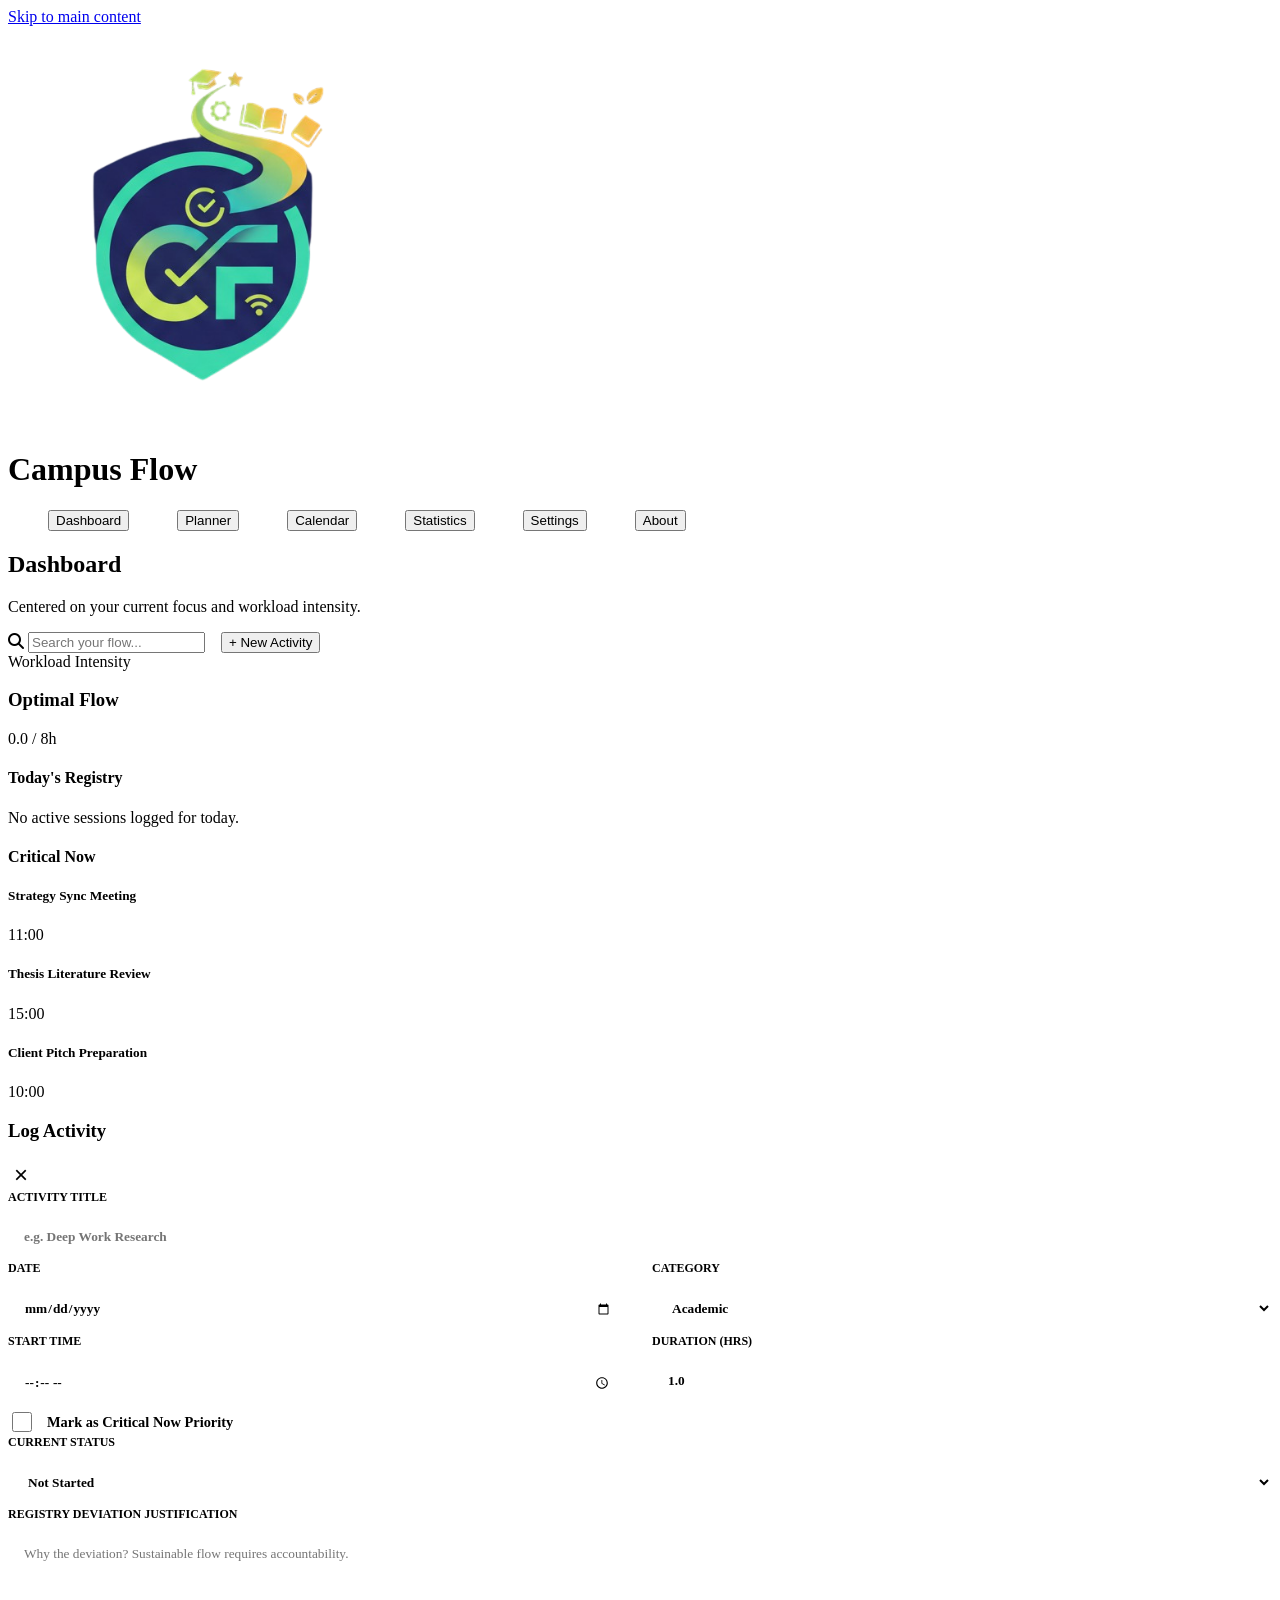
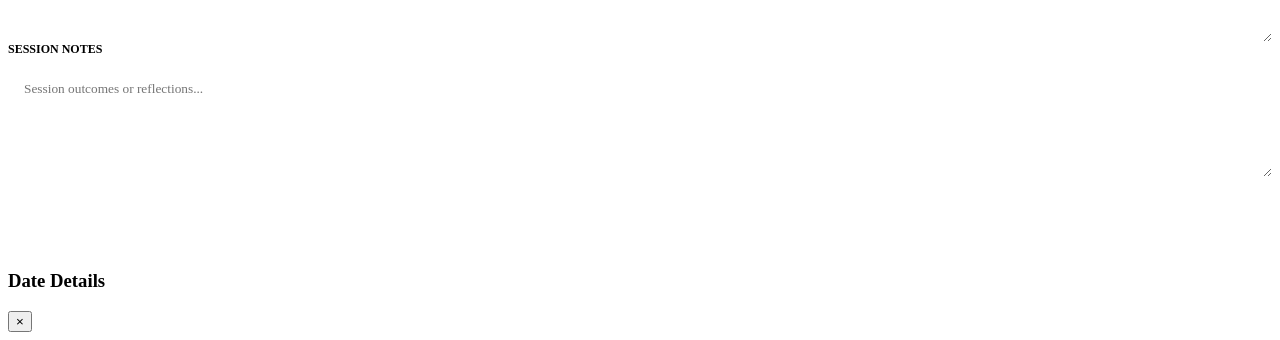
==== index.html @ d23e60a2 "Committing local files before pulling" ====
<!DOCTYPE html>
<html lang="en">
<head>
    <meta charset="UTF-8">
    <meta name="viewport" content="width=device-width, initial-scale=1.0">
    <title>Campus Flow | Personal OS Registry</title>
    <meta name="description" content="A premium campus life planner focusing on capacity awareness and flow management.">
    
    <!-- External Assets -->
    <link rel="stylesheet" href="https://cdnjs.cloudflare.com/ajax/libs/font-awesome/6.4.0/css/all.min.css">
    <link href="https://fonts.googleapis.com/css2?family=Inter:wght@400;600;700;800;900&display=swap" rel="stylesheet">
    
    <!-- Design System - Modular CSS -->
    <link rel="stylesheet" href="css/style.css">
    <link rel="stylesheet" href="css/components.css">
</head>
<body>

    <!-- Accessibility: Skip Link -->
    <a href="#main-content" class="skip-link">Skip to main content</a>

    <!-- Global Navigation -->
    <header role="banner" class="global-header">
        <div class="max-container header-inner">
            <div class="logo-area" onclick="location.hash='#dashboard'">
                <img src="assets/logo.png" alt="Campus Flow Logo" class="logo-img" onerror="this.src='https://ui-avatars.com/api/?name=CF&background=1e293b&color=fff'">
                <h1 class="logo-text">Campus <span class="brand-flow">Flow</span></h1>
            </div>

            <nav role="navigation" aria-label="Main Navigation">
                <ul class="nav-links" style="display: flex; list-style: none; gap: 3rem;">
                    <li>
                        <button class="nav-item active" data-view="dashboard">
                            Dashboard
                            <div class="nav-indicator"></div>
                        </button>
                    </li>
                    <li>
                        <button class="nav-item" data-view="planner">
                            Planner
                            <div class="nav-indicator"></div>
                        </button>
                    </li>
                    <li>
                        <button class="nav-item" data-view="calendar">
                            Calendar
                            <div class="nav-indicator"></div>
                        </button>
                    </li>
                    <li>
                        <button class="nav-item" data-view="stats">
                            Statistics
                            <div class="nav-indicator"></div>
                        </button>
                    </li>
                    <li>
                        <button class="nav-item" data-view="settings">
                            Settings
                            <div class="nav-indicator"></div>
                        </button>
                    </li>
                    <li>
                        <button class="nav-item" data-view="about">
                            About
                            <div class="nav-indicator"></div>
                        </button>
                    </li>
                </ul>
            </nav>
        </div>
    </header>

    <!-- Main Content Area -->
    <main id="main-content" role="main" class="max-container">
        
        <!-- View Introduction: Dynamically updated by JS -->
        <header class="view-intro">
            <div id="view-meta">
                <h2 id="view-title">Dashboard</h2>
                <p id="view-desc">Centered on your current focus and workload intensity.</p>
            </div>
            
            <div class="header-actions" style="display: flex; gap: 1rem; align-items: center;">
                <div id="search-wrapper" class="search-input-group">
                    <i class="fa-solid fa-magnifying-glass" style="color: var(--slate-400);"></i>
                    <input type="text" id="global-search" placeholder="Search your flow..." aria-label="Search Registry">
                </div>
                <button class="btn-primary" id="open-add-modal">+ New Activity</button>
            </div>
        </header>

        <!-- ARIA Live region for capacity announcements -->
        <div id="capacity-announcer" role="status" aria-live="polite" class="sr-only"></div>
        
        <!-- View Content Mount Point -->
        <div id="view-container">
            <!-- JavaScript populates this area (Dashboard, Planner, etc.) -->
        </div>
    </main>

    <!-- REGISTRY LOG MODAL -->
    <div id="modal-overlay" class="glass-overlay hidden" role="dialog" aria-modal="true" aria-labelledby="modal-header-title">
        <div class="modal-content">
            <header class="modal-header">
                <h3 id="modal-header-title">Log Activity</h3>
                <button class="btn-close" id="close-modal" aria-label="Close" style="background: none; border: none; cursor: pointer; font-size: 1.5rem; color: var(--slate-400);">&times;</button>
            </header>
            
            <form id="activity-form" class="scroll-form">
                <input type="hidden" id="task-id">
                
                <div class="form-group" style="display: flex; flex-direction: column; gap: 0.5rem;">
                    <label for="act-title" style="font-size: 0.75rem; font-weight: 800; text-transform: uppercase; color: var(--slate-400);">Activity Title</label>
                    <input type="text" id="act-title" required placeholder="e.g. Deep Work Research" style="padding: 1rem; border-radius: 1rem; border: 1px solid var(--border-slate); font-family: inherit; font-weight: 600;">
                </div>

                <div class="form-row" style="display: grid; grid-template-columns: 1fr 1fr; gap: 1.5rem;">
                    <div class="form-group" style="display: flex; flex-direction: column; gap: 0.5rem;">
                        <label for="act-date" style="font-size: 0.75rem; font-weight: 800; text-transform: uppercase; color: var(--slate-400);">Date</label>
                        <input type="date" id="act-date" required style="padding: 1rem; border-radius: 1rem; border: 1px solid var(--border-slate); font-family: inherit; font-weight: 600;">
                    </div>
                    <div class="form-group" style="display: flex; flex-direction: column; gap: 0.5rem;">
                        <label for="act-category" style="font-size: 0.75rem; font-weight: 800; text-transform: uppercase; color: var(--slate-400);">Category</label>
                        <select id="act-category" style="padding: 1rem; border-radius: 1rem; border: 1px solid var(--border-slate); font-family: inherit; font-weight: 600; background: white;">
                            <!-- Populated from State -->
                        </select>
                    </div>
                </div>

                <div class="form-row" style="display: grid; grid-template-columns: 1fr 1fr; gap: 1.5rem;">
                    <div class="form-group" style="display: flex; flex-direction: column; gap: 0.5rem;">
                        <label for="act-time" style="font-size: 0.75rem; font-weight: 800; text-transform: uppercase; color: var(--slate-400);">Start Time</label>
                        <input type="time" id="act-time" required style="padding: 1rem; border-radius: 1rem; border: 1px solid var(--border-slate); font-family: inherit; font-weight: 600;">
                    </div>
                    <div class="form-group" style="display: flex; flex-direction: column; gap: 0.5rem;">
                        <label for="act-duration" style="font-size: 0.75rem; font-weight: 800; text-transform: uppercase; color: var(--slate-400);">Duration (Hrs)</label>
                        <input type="number" id="act-duration" step="0.25" min="0.25" value="1.0" style="padding: 1rem; border-radius: 1rem; border: 1px solid var(--border-slate); font-family: inherit; font-weight: 600;">
                    </div>
                </div>

                <div class="form-group-check" style="display: flex; align-items: center; gap: 0.75rem;">
                    <input type="checkbox" id="act-urgent" style="width: 1.25rem; height: 1.25rem; cursor: pointer;">
                    <label for="act-urgent" style="font-weight: 700; font-size: 0.9rem;">Mark as Critical Now Priority</label>
                </div>

                <div class="form-group" style="display: flex; flex-direction: column; gap: 0.5rem;">
                    <label for="act-status" style="font-size: 0.75rem; font-weight: 800; text-transform: uppercase; color: var(--slate-400);">Current Status</label>
                    <select id="act-status" style="padding: 1rem; border-radius: 1rem; border: 1px solid var(--border-slate); font-family: inherit; font-weight: 600; background: white;">
                        <option value="not-started">Not Started</option>
                        <option value="in-progress">In Progress</option>
                        <option value="completed">Completed</option>
                        <option value="canceled">Canceled</option>
                    </select>
                </div>

                <div id="cancel-reason-container" class="form-group hidden" style="display: flex; flex-direction: column; gap: 0.5rem;">
                    <label for="act-cancel-reason" style="font-size: 0.75rem; font-weight: 800; text-transform: uppercase; color: var(--orange);">Registry Deviation Justification</label>
                    <textarea id="act-cancel-reason" placeholder="Why the deviation? Sustainable flow requires accountability." style="padding: 1rem; border-radius: 1rem; border: 1px solid var(--orange); font-family: inherit; font-weight: 500; min-height: 80px;"></textarea>
                </div>

                <div class="form-group" style="display: flex; flex-direction: column; gap: 0.5rem;">
                    <label for="act-notes" style="font-size: 0.75rem; font-weight: 800; text-transform: uppercase; color: var(--slate-400);">Session Notes</label>
                    <textarea id="act-notes" placeholder="Session outcomes or reflections..." style="padding: 1rem; border-radius: 1rem; border: 1px solid var(--border-slate); font-family: inherit; font-weight: 500; min-height: 80px;"></textarea>
                </div>

                <button type="submit" class="btn-submit" style="padding: 1.25rem; background: var(--grad-navy); color: white; border: none; border-radius: 1.25rem; font-weight: 900; font-size: 1rem; cursor: pointer; text-transform: uppercase; letter-spacing: 0.05em; margin-top: 1rem;">Save Registry Entry</button>
            </form>
        </div>
    </div>

    <!-- CALENDAR DAY DETAIL OVERLAY -->
    <div id="calendar-day-overlay" class="glass-overlay hidden">
        <div class="modal-content" style="max-width: 500px;">
            <header class="modal-header">
                <h3 id="overlay-date-title">Date Details</h3>
                <button id="close-calendar-overlay" class="btn-close">&times;</button>
            </header>
            <div id="overlay-task-list" class="scroll-form" style="gap: 1rem;">
                <!-- Dynamically filled with task cards for that day -->
            </div>
        </div>
    </div>

    <!-- Orchestration Script -->
    <script type="module" src="scripts/main.js"></script>
</body>
</html>
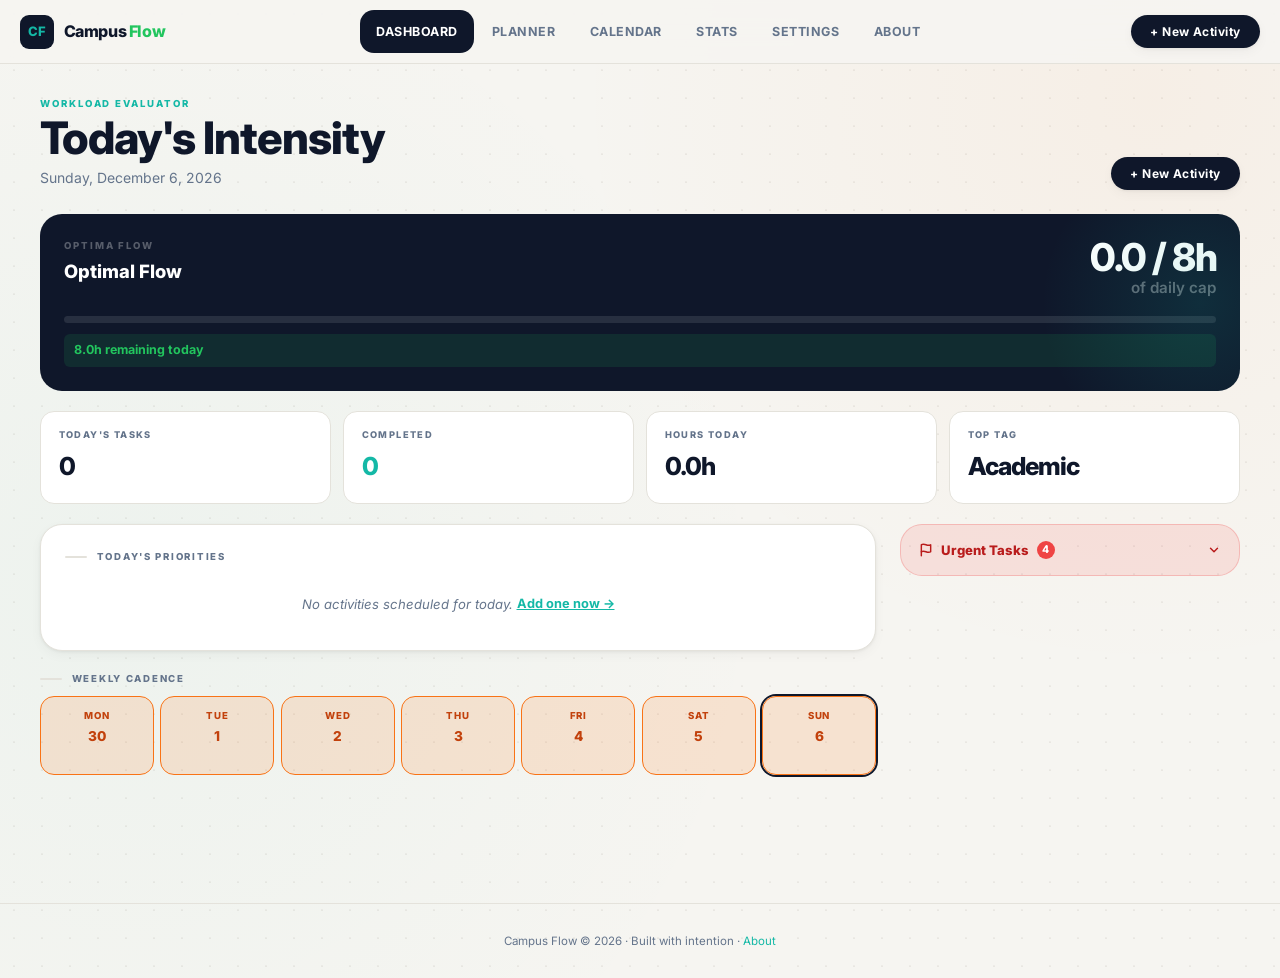
==== commit 934c94ce: "M1-M6: Initial core functionality, regex validators, and persistence" ====
--- a/index.html
+++ b/index.html
@@ -1,187 +1,473 @@
 <!DOCTYPE html>
 <html lang="en">
 <head>
-    <meta charset="UTF-8">
-    <meta name="viewport" content="width=device-width, initial-scale=1.0">
-    <title>Campus Flow | Personal OS Registry</title>
-    <meta name="description" content="A premium campus life planner focusing on capacity awareness and flow management.">
-    
-    <!-- External Assets -->
-    <link rel="stylesheet" href="https://cdnjs.cloudflare.com/ajax/libs/font-awesome/6.4.0/css/all.min.css">
-    <link href="https://fonts.googleapis.com/css2?family=Inter:wght@400;600;700;800;900&display=swap" rel="stylesheet">
-    
-    <!-- Design System - Modular CSS -->
-    <link rel="stylesheet" href="css/style.css">
-    <link rel="stylesheet" href="css/components.css">
+  <meta charset="UTF-8">
+  <meta name="viewport" content="width=device-width, initial-scale=1.0">
+  <title>Campus Flow — Your Academic Operating System</title>
+  <meta name="description" content="Campus Flow helps students manage academic workload with intention and clarity.">
+  <link rel="preconnect" href="https://fonts.googleapis.com">
+  <link rel="preconnect" href="https://fonts.gstatic.com" crossorigin>
+  <link href="https://fonts.googleapis.com/css2?family=Inter:wght@400;500;600;700;800;900&display=swap" rel="stylesheet">
+  <link rel="stylesheet" href="./styles/main.css">
 </head>
 <body>
 
-    <!-- Accessibility: Skip Link -->
-    <a href="#main-content" class="skip-link">Skip to main content</a>
-
-    <!-- Global Navigation -->
-    <header role="banner" class="global-header">
-        <div class="max-container header-inner">
-            <div class="logo-area" onclick="location.hash='#dashboard'">
-                <img src="assets/logo.png" alt="Campus Flow Logo" class="logo-img" onerror="this.src='https://ui-avatars.com/api/?name=CF&background=1e293b&color=fff'">
-                <h1 class="logo-text">Campus <span class="brand-flow">Flow</span></h1>
+<div aria-live="polite"    aria-atomic="true" id="status-msg" class="sr-only"></div>
+<div aria-live="assertive" aria-atomic="true" id="alert-msg"  class="sr-only"></div>
+
+<a class="skip-link" href="#main-content">Skip to main content</a>
+
+<!-- ── HEADER ──────────────────────────────────────────────────── -->
+<header class="site-header" role="banner">
+  <div class="header-inner">
+    <a href="#dashboard" class="logo" aria-label="Campus Flow home">
+      <div class="logo-badge" aria-hidden="true">CF</div>
+      <span class="logo-text">Campus <span>Flow</span></span>
+    </a>
+
+    <button class="burger" id="burger" aria-expanded="false" aria-controls="nav-menu" aria-label="Toggle navigation">
+      <span></span><span></span><span></span>
+    </button>
+
+    <nav id="nav-menu" aria-label="Primary navigation">
+      <ul class="nav-list" role="list">
+        <li><a class="nav-link active" href="#dashboard" data-view="dashboard" aria-current="page">Dashboard</a></li>
+        <li><a class="nav-link" href="#planner"  data-view="planner">Planner</a></li>
+        <li><a class="nav-link" href="#calendar" data-view="calendar">Calendar</a></li>
+        <li><a class="nav-link" href="#stats"    data-view="stats">Stats</a></li>
+        <li><a class="nav-link" href="#settings" data-view="settings">Settings</a></li>
+        <li><a class="nav-link" href="#about"    data-view="about">About</a></li>
+      </ul>
+    </nav>
+
+    <div class="header-actions">
+      <button class="btn-primary btn-new-activity">+ New Activity</button>
+    </div>
+  </div>
+</header>
+
+<!-- ── MAIN ────────────────────────────────────────────────────── -->
+<main class="site-main" id="main-content">
+
+  <!-- DASHBOARD -->
+  <section id="dashboard" aria-labelledby="dash-title">
+    <div class="page-hdr page-hdr-row">
+      <div>
+        <p class="page-eyebrow">Workload Evaluator</p>
+        <h1 class="page-title" id="dash-title">Today's Intensity</h1>
+        <p class="page-sub" id="date-display"></p>
+      </div>
+      <button class="btn-primary btn-new-activity">+ New Activity</button>
+    </div>
+
+    <div class="heat-hero">
+      <div class="heat-row">
+        <div>
+          <p class="heat-eyebrow">Optima Flow</p>
+          <p class="heat-status" id="heat-status">Optimal Flow</p>
+        </div>
+        <div style="text-align:right">
+          <p class="heat-counter" id="heat-hrs">0.0h</p>
+          <p class="heat-unit">of daily cap</p>
+        </div>
+      </div>
+      <div class="heat-track" role="progressbar" aria-label="Daily capacity used"
+           aria-valuemin="0" aria-valuemax="100" aria-valuenow="0" id="heat-progress">
+        <div class="heat-fill" id="heat-fill"></div>
+      </div>
+      <p class="cap-message cap-ok" id="cap-message" aria-live="polite">Loading…</p>
+    </div>
+
+    <div class="today-stats">
+      <div class="stat-card"><p class="stat-card-label">Today's Tasks</p><p class="stat-card-value" id="today-total">0</p></div>
+      <div class="stat-card"><p class="stat-card-label">Completed</p><p class="stat-card-value teal" id="today-completed">0</p></div>
+      <div class="stat-card"><p class="stat-card-label">Hours Today</p><p class="stat-card-value" id="today-hrs">0.0h</p></div>
+      <div class="stat-card"><p class="stat-card-label">Top Tag</p><p class="stat-card-value" id="today-tag">—</p></div>
+    </div>
+
+    <div class="dash-cols">
+      <div class="dash-left">
+        <div class="card card-pad" style="margin-bottom:1.25rem">
+          <p class="section-eyebrow">Today's Priorities</p>
+          <div id="today-list" role="list"><p class="empty-hint">Loading…</p></div>
+        </div>
+        <div role="region" aria-label="Weekly cadence">
+          <p class="section-eyebrow" style="margin-bottom:.6rem">Weekly Cadence</p>
+          <div class="cadence-row" id="weekly-cadence"></div>
+        </div>
+      </div>
+
+      <div class="dash-right">
+        <div class="urgent-panel">
+          <button class="urgent-toggle" id="urgent-toggle" aria-expanded="false" aria-controls="urgent-body">
+            <span style="display:flex;align-items:center;gap:.5rem">
+              <svg width="14" height="14" viewBox="0 0 24 24" fill="none" stroke="#b91c1c" stroke-width="2.5" stroke-linecap="round" stroke-linejoin="round" aria-hidden="true"><path d="M4 15s1-1 4-1 5 2 8 2 4-1 4-1V3s-1 1-4 1-5-2-8-2-4 1-4 1z"/><line x1="4" y1="22" x2="4" y2="15"/></svg>
+              Urgent Tasks
+              <span class="urgent-badge" id="urgent-count" style="display:none">0</span>
+            </span>
+            <svg class="chevron-icon" width="14" height="14" viewBox="0 0 24 24" fill="none" stroke="#b91c1c" stroke-width="2.5" stroke-linecap="round" stroke-linejoin="round" aria-hidden="true"><polyline points="6 9 12 15 18 9"/></svg>
+          </button>
+          <div class="urgent-body" id="urgent-body">
+            <div class="urgent-content" id="urgent-content" role="list">
+              <p class="empty-hint" style="padding:.75rem">No urgent tasks.</p>
             </div>
-
-            <nav role="navigation" aria-label="Main Navigation">
-                <ul class="nav-links" style="display: flex; list-style: none; gap: 3rem;">
-                    <li>
-                        <button class="nav-item active" data-view="dashboard">
-                            Dashboard
-                            <div class="nav-indicator"></div>
-                        </button>
-                    </li>
-                    <li>
-                        <button class="nav-item" data-view="planner">
-                            Planner
-                            <div class="nav-indicator"></div>
-                        </button>
-                    </li>
-                    <li>
-                        <button class="nav-item" data-view="calendar">
-                            Calendar
-                            <div class="nav-indicator"></div>
-                        </button>
-                    </li>
-                    <li>
-                        <button class="nav-item" data-view="stats">
-                            Statistics
-                            <div class="nav-indicator"></div>
-                        </button>
-                    </li>
-                    <li>
-                        <button class="nav-item" data-view="settings">
-                            Settings
-                            <div class="nav-indicator"></div>
-                        </button>
-                    </li>
-                    <li>
-                        <button class="nav-item" data-view="about">
-                            About
-                            <div class="nav-indicator"></div>
-                        </button>
-                    </li>
-                </ul>
-            </nav>
-        </div>
-    </header>
-
-    <!-- Main Content Area -->
-    <main id="main-content" role="main" class="max-container">
-        
-        <!-- View Introduction: Dynamically updated by JS -->
-        <header class="view-intro">
-            <div id="view-meta">
-                <h2 id="view-title">Dashboard</h2>
-                <p id="view-desc">Centered on your current focus and workload intensity.</p>
+          </div>
+        </div>
+      </div>
+    </div>
+  </section>
+
+  <!-- PLANNER -->
+  <section id="planner" aria-labelledby="planner-title" hidden>
+    <div class="page-hdr page-hdr-row">
+      <div>
+        <p class="page-eyebrow">Activity Log</p>
+        <h1 class="page-title" id="planner-title">Planner</h1>
+      </div>
+      <button class="btn-primary btn-new-activity">+ New Activity</button>
+    </div>
+
+    <div class="planner-toolbar" role="search">
+      <div class="search-wrap">
+        <svg width="14" height="14" viewBox="0 0 24 24" fill="none" stroke="#94a3b8" stroke-width="2" stroke-linecap="round" stroke-linejoin="round" aria-hidden="true"><circle cx="11" cy="11" r="8"/><line x1="21" y1="21" x2="16.65" y2="16.65"/></svg>
+        <input type="search" id="search-input" placeholder="Search by regex or keyword…"
+               aria-label="Search activities" autocomplete="off" spellcheck="false"
+               style="flex:1;border:none;outline:none;background:transparent;font-family:var(--f-body);font-size:.875rem;color:var(--text)">
+      </div>
+      <button class="btn-sm" id="btn-case" aria-pressed="false" title="Toggle case sensitivity">Aa</button>
+      <button class="btn-sm" id="btn-clear-search">✕ Clear</button>
+      <select id="filter-tag" aria-label="Filter by tag"><option value="">All Tags</option></select>
+      <span id="record-count" aria-live="polite" aria-atomic="true">0 records</span>
+    </div>
+    <p id="search-error" role="alert" hidden style="font-size:.75rem;color:var(--red);margin-bottom:.75rem">Invalid regex pattern.</p>
+
+    <div class="card table-wrap">
+      <table aria-label="Activities">
+        <thead>
+          <tr>
+            <th data-sort="title"    tabindex="0" aria-sort="none">Title <span class="sort-icon">⇅</span></th>
+            <th data-sort="dueDate"  tabindex="0" aria-sort="ascending">Due Date <span class="sort-icon">↑</span></th>
+            <th data-sort="duration" tabindex="0" aria-sort="none">Duration <span class="sort-icon">⇅</span></th>
+            <th>Tag</th><th>Status</th><th>Urgent</th>
+            <th><span class="sr-only">Actions</span></th>
+          </tr>
+        </thead>
+        <tbody id="records-tbody">
+          <tr><td colspan="7" class="empty-state">Loading…</td></tr>
+        </tbody>
+      </table>
+    </div>
+  </section>
+
+  <!-- CALENDAR -->
+  <section id="calendar" aria-labelledby="cal-heading" hidden>
+    <div class="cal-nav">
+      <div>
+        <p class="page-eyebrow">Monthly View</p>
+        <h1 class="page-title" id="cal-heading">Calendar</h1>
+      </div>
+      <div style="display:flex;align-items:center;gap:.75rem;flex-wrap:wrap">
+        <h2 class="cal-title" id="cal-title" aria-live="polite">Loading…</h2>
+        <div class="cal-nav-btns">
+          <button class="cal-btn" id="cal-prev" aria-label="Previous month">&#8592;</button>
+          <button class="cal-btn" id="cal-today" aria-label="Go to today">Today</button>
+          <button class="cal-btn" id="cal-next"  aria-label="Next month">&#8594;</button>
+        </div>
+      </div>
+    </div>
+    <div class="cal-container">
+      <div class="cal-weekdays">
+        <div class="cal-weekday">Sun</div><div class="cal-weekday">Mon</div>
+        <div class="cal-weekday">Tue</div><div class="cal-weekday">Wed</div>
+        <div class="cal-weekday">Thu</div><div class="cal-weekday">Fri</div>
+        <div class="cal-weekday">Sat</div>
+      </div>
+      <div id="cal-grid"></div>
+    </div>
+  </section>
+
+  <!-- STATS -->
+  <section id="stats" aria-labelledby="stats-title" hidden>
+    <div class="page-hdr">
+      <p class="page-eyebrow">Performance Overview</p>
+      <h1 class="page-title" id="stats-title">Statistics</h1>
+    </div>
+    <div class="stats-grid">
+      <div class="stat-card"><p class="stat-card-label">Total Activities</p><p class="stat-card-value" id="stat-total2">0</p></div>
+      <div class="stat-card"><p class="stat-card-label">Completed</p><p class="stat-card-value teal" id="stat-completed2">0</p></div>
+      <div class="stat-card"><p class="stat-card-label">Total Logged</p><p class="stat-card-value" id="stat-sum2">0h</p></div>
+      <div class="stat-card"><p class="stat-card-label">Top Tag</p><p class="stat-card-value" id="stat-top-tag2">—</p></div>
+    </div>
+    <div class="balance-stats-grid">
+      <div class="card card-pad">
+        <p class="section-eyebrow">Completion Balance</p>
+        <div class="ring-wrap">
+          <div style="position:relative;flex-shrink:0">
+            <svg class="ring-svg" viewBox="0 0 36 36" aria-hidden="true">
+              <path d="M18 2.0845 a 15.9155 15.9155 0 0 1 0 31.831 a 15.9155 15.9155 0 0 1 0 -31.831"
+                    fill="none" stroke="#f1f5f9" stroke-width="3.8"/>
+              <path id="balance-ring"
+                    d="M18 2.0845 a 15.9155 15.9155 0 0 1 0 31.831 a 15.9155 15.9155 0 0 1 0 -31.831"
+                    fill="none" stroke="var(--teal)" stroke-width="3.8" stroke-linecap="round"
+                    stroke-dasharray="0, 100"
+                    style="transition:stroke-dasharray 1s cubic-bezier(.4,0,.2,1)"/>
+            </svg>
+            <div style="position:absolute;inset:0;display:flex;flex-direction:column;align-items:center;justify-content:center">
+              <span style="font-family:var(--f-head);font-weight:800;font-size:1.3rem;color:var(--navy)" id="balance-perc">0%</span>
+              <span class="ring-label">done</span>
             </div>
-            
-            <div class="header-actions" style="display: flex; gap: 1rem; align-items: center;">
-                <div id="search-wrapper" class="search-input-group">
-                    <i class="fa-solid fa-magnifying-glass" style="color: var(--slate-400);"></i>
-                    <input type="text" id="global-search" placeholder="Search your flow..." aria-label="Search Registry">
-                </div>
-                <button class="btn-primary" id="open-add-modal">+ New Activity</button>
+          </div>
+          <div style="flex:1;min-width:0">
+            <p class="ring-label" style="margin-bottom:.6rem">Tag Breakdown</p>
+            <div class="balance-legend" id="balance-legend"></div>
+          </div>
+        </div>
+      </div>
+      <div class="card-dark card-pad">
+        <p class="section-eyebrow" style="color:rgba(255,255,255,.3)">Accountability</p>
+        <div class="metric-row">
+          <div class="metric-label"><span>Reliability</span><span id="m-reliability">0%</span></div>
+          <div class="metric-bar-track"><div class="metric-bar-fill" id="m-reliability-bar" style="background:var(--teal);width:0%"></div></div>
+        </div>
+        <div class="metric-row">
+          <div class="metric-label"><span>Overuse Days</span><span id="m-overuse">0%</span></div>
+          <div class="metric-bar-track"><div class="metric-bar-fill" id="m-overuse-bar" style="background:var(--orange);width:0%"></div></div>
+        </div>
+      </div>
+    </div>
+  </section>
+
+  <!-- SETTINGS -->
+  <section id="settings" aria-labelledby="settings-title" hidden>
+    <div class="page-hdr">
+      <p class="page-eyebrow">Preferences</p>
+      <h1 class="page-title" id="settings-title">Settings</h1>
+    </div>
+    <div class="settings-grid">
+      <div class="card card-pad">
+        <h2 class="settings-title">Daily Workload Cap</h2>
+        <div class="field">
+          <label class="field-label" for="s-daily-cap">Max hours per day (1–24)</label>
+          <input type="number" id="s-daily-cap" class="field-input" min="1" max="24" step=".5" value="8">
+        </div>
+        <button class="btn-primary" id="btn-save-settings">Save Settings</button>
+      </div>
+      <div class="card card-pad">
+        <h2 class="settings-title">Label Registry</h2>
+        <ul class="tag-list" id="tag-list" role="list"></ul>
+        <div class="add-tag-row">
+          <input type="text" id="new-tag-name" class="field-input" placeholder="Tag name…" aria-label="New tag name" maxlength="24">
+          <input type="color" id="new-tag-color" value="#14b8a6" aria-label="Tag colour">
+          <button class="btn-sm" id="btn-add-tag">+ Add</button>
+        </div>
+      </div>
+      <div class="card card-pad">
+        <h2 class="settings-title">Data Management</h2>
+        <p style="font-size:.82rem;color:var(--muted);margin-bottom:.75rem">Export your data as JSON or import from a previous backup.</p>
+        <div class="io-row">
+          <button class="btn-outline" id="btn-export">⬇ Export JSON</button>
+          <button class="btn-outline" id="btn-import">⬆ Import JSON</button>
+          <input type="file" id="import-file" accept=".json" class="sr-only">
+        </div>
+      </div>
+    </div>
+  </section>
+
+  <!-- ABOUT -->
+  <section id="about" aria-labelledby="about-title" hidden>
+
+    <!-- Hero -->
+    <div class="about-hero">
+      <h1 class="about-manifesto-title" id="about-title">THE MANIFESTO.</h1>
+      <p class="about-headline">Sustainable High Performance Requires Radical Self-Awareness.</p>
+      <p class="about-text">Campus Flow harmonizes professional rigor with human well-being.</p>
+    </div>
+
+    <!-- Three pillars -->
+    <div class="principles-grid">
+      <article class="card principle-card">
+        <div class="principle-icon" style="background:rgba(20,184,166,.12)">
+          <svg width="22" height="22" viewBox="0 0 24 24" fill="none" stroke="#14b8a6" stroke-width="2" stroke-linecap="round" stroke-linejoin="round" aria-hidden="true"><circle cx="12" cy="12" r="10"/><polyline points="12 6 12 12 16 14"/></svg>
+        </div>
+        <h2 class="principle-title">Capacity Awareness</h2>
+        <p class="principle-text">Time is a finite resource. By logging sessions rather than just tasks, you account for the energy required to maintain flow without over-extension.</p>
+      </article>
+      <article class="card principle-card">
+        <div class="principle-icon" style="background:rgba(249,115,22,.12)">
+          <svg width="22" height="22" viewBox="0 0 24 24" fill="none" stroke="#f97316" stroke-width="2" stroke-linecap="round" stroke-linejoin="round" aria-hidden="true"><polyline points="22 12 18 12 15 21 9 3 6 12 2 12"/></svg>
+        </div>
+        <h2 class="principle-title">Workload Intensity</h2>
+        <p class="principle-text">The Heat Bar provides real-time visual cues based on your daily capacity, signaling when it's time to push and when you've hit your human limit.</p>
+      </article>
+      <article class="card principle-card">
+        <div class="principle-icon" style="background:rgba(239,68,68,.1)">
+          <svg width="22" height="22" viewBox="0 0 24 24" fill="none" stroke="#ef4444" stroke-width="2" stroke-linecap="round" stroke-linejoin="round" aria-hidden="true"><path d="M12 22s8-4 8-10V5l-8-3-8 3v7c0 6 8 10 8 10z"/></svg>
+        </div>
+        <h2 class="principle-title">Registry Integrity</h2>
+        <p class="principle-text">Accountability is built into the OS. Mandatory justifications for cancellations encourage reflection on why plan shifts occur.</p>
+      </article>
+    </div>
+
+    <!-- Rationale + Creator side by side -->
+    <div class="about-mid-row">
+
+      <div class="card card-pad about-rationale-card">
+        <p class="about-section-label">The Rationale</p>
+        <p class="about-rationale-text">Most planning tools view humans as "output machines." Campus Flow flips the script by focusing on <strong>energy management</strong> over task completion.</p>
+        <p class="about-rationale-text" style="margin-top:.75rem">By tracking three core pillars — <strong>Academic</strong>, <strong>Professional</strong>, and <strong>Social</strong> — we ensure that your professional development doesn't come at the cost of your human equilibrium.</p>
+      </div>
+
+      <div class="card creator-card">
+        <div class="creator-inner">
+          <img src="./assets/creator.png" alt="Photo of Cedric Hirwa" class="creator-avatar"
+               onerror="this.style.display='none';document.getElementById('creator-initials').style.display='flex'">
+          <div id="creator-initials" style="width:72px;height:72px;border-radius:16px;background:var(--navy);display:none;align-items:center;justify-content:center;flex-shrink:0;font-family:var(--f-head);font-weight:800;font-size:1.4rem;color:var(--teal)" aria-hidden="true">CH</div>
+          <div>
+            <p class="creator-name">Cedric Hirwa</p>
+            <p class="creator-role">HR Professional &amp; Architect</p>
+            <p class="creator-bio">Cedric is an HR professional with 4+ years in corporate culture development. He built Campus Flow to translate professional wisdom into a personal tool for growth.</p>
+            <div class="creator-links">
+              <a href="mailto:c.havugiman@alustudent.com">
+                <svg width="13" height="13" viewBox="0 0 24 24" fill="none" stroke="currentColor" stroke-width="2" stroke-linecap="round" stroke-linejoin="round" aria-hidden="true"><path d="M4 4h16c1.1 0 2 .9 2 2v12c0 1.1-.9 2-2 2H4c-1.1 0-2-.9-2-2V6c0-1.1.9-2 2-2z"/><polyline points="22,6 12,13 2,6"/></svg>
+                c.havugiman@alustudent.com
+              </a>
+              <a href="https://github.com/CediHirwa" target="_blank" rel="noopener noreferrer">
+                <svg width="13" height="13" viewBox="0 0 24 24" fill="none" stroke="currentColor" stroke-width="2" stroke-linecap="round" stroke-linejoin="round" aria-hidden="true"><path d="M9 19c-5 1.5-5-2.5-7-3m14 6v-3.87a3.37 3.37 0 0 0-.94-2.61c3.14-.35 6.44-1.54 6.44-7A5.44 5.44 0 0 0 20 4.77 5.07 5.07 0 0 0 19.91 1S18.73.65 16 2.48a13.38 13.38 0 0 0-7 0C6.27.65 5.09 1 5.09 1A5.07 5.07 0 0 0 5 4.77a5.44 5.44 0 0 0-1.5 3.78c0 5.42 3.3 6.61 6.44 7A3.37 3.37 0 0 0 9 18.13V22"/></svg>
+                CediHirwa
+              </a>
             </div>
-        </header>
-
-        <!-- ARIA Live region for capacity announcements -->
-        <div id="capacity-announcer" role="status" aria-live="polite" class="sr-only"></div>
-        
-        <!-- View Content Mount Point -->
-        <div id="view-container">
-            <!-- JavaScript populates this area (Dashboard, Planner, etc.) -->
-        </div>
-    </main>
-
-    <!-- REGISTRY LOG MODAL -->
-    <div id="modal-overlay" class="glass-overlay hidden" role="dialog" aria-modal="true" aria-labelledby="modal-header-title">
-        <div class="modal-content">
-            <header class="modal-header">
-                <h3 id="modal-header-title">Log Activity</h3>
-                <button class="btn-close" id="close-modal" aria-label="Close" style="background: none; border: none; cursor: pointer; font-size: 1.5rem; color: var(--slate-400);">&times;</button>
-            </header>
-            
-            <form id="activity-form" class="scroll-form">
-                <input type="hidden" id="task-id">
-                
-                <div class="form-group" style="display: flex; flex-direction: column; gap: 0.5rem;">
-                    <label for="act-title" style="font-size: 0.75rem; font-weight: 800; text-transform: uppercase; color: var(--slate-400);">Activity Title</label>
-                    <input type="text" id="act-title" required placeholder="e.g. Deep Work Research" style="padding: 1rem; border-radius: 1rem; border: 1px solid var(--border-slate); font-family: inherit; font-weight: 600;">
-                </div>
-
-                <div class="form-row" style="display: grid; grid-template-columns: 1fr 1fr; gap: 1.5rem;">
-                    <div class="form-group" style="display: flex; flex-direction: column; gap: 0.5rem;">
-                        <label for="act-date" style="font-size: 0.75rem; font-weight: 800; text-transform: uppercase; color: var(--slate-400);">Date</label>
-                        <input type="date" id="act-date" required style="padding: 1rem; border-radius: 1rem; border: 1px solid var(--border-slate); font-family: inherit; font-weight: 600;">
-                    </div>
-                    <div class="form-group" style="display: flex; flex-direction: column; gap: 0.5rem;">
-                        <label for="act-category" style="font-size: 0.75rem; font-weight: 800; text-transform: uppercase; color: var(--slate-400);">Category</label>
-                        <select id="act-category" style="padding: 1rem; border-radius: 1rem; border: 1px solid var(--border-slate); font-family: inherit; font-weight: 600; background: white;">
-                            <!-- Populated from State -->
-                        </select>
-                    </div>
-                </div>
-
-                <div class="form-row" style="display: grid; grid-template-columns: 1fr 1fr; gap: 1.5rem;">
-                    <div class="form-group" style="display: flex; flex-direction: column; gap: 0.5rem;">
-                        <label for="act-time" style="font-size: 0.75rem; font-weight: 800; text-transform: uppercase; color: var(--slate-400);">Start Time</label>
-                        <input type="time" id="act-time" required style="padding: 1rem; border-radius: 1rem; border: 1px solid var(--border-slate); font-family: inherit; font-weight: 600;">
-                    </div>
-                    <div class="form-group" style="display: flex; flex-direction: column; gap: 0.5rem;">
-                        <label for="act-duration" style="font-size: 0.75rem; font-weight: 800; text-transform: uppercase; color: var(--slate-400);">Duration (Hrs)</label>
-                        <input type="number" id="act-duration" step="0.25" min="0.25" value="1.0" style="padding: 1rem; border-radius: 1rem; border: 1px solid var(--border-slate); font-family: inherit; font-weight: 600;">
-                    </div>
-                </div>
-
-                <div class="form-group-check" style="display: flex; align-items: center; gap: 0.75rem;">
-                    <input type="checkbox" id="act-urgent" style="width: 1.25rem; height: 1.25rem; cursor: pointer;">
-                    <label for="act-urgent" style="font-weight: 700; font-size: 0.9rem;">Mark as Critical Now Priority</label>
-                </div>
-
-                <div class="form-group" style="display: flex; flex-direction: column; gap: 0.5rem;">
-                    <label for="act-status" style="font-size: 0.75rem; font-weight: 800; text-transform: uppercase; color: var(--slate-400);">Current Status</label>
-                    <select id="act-status" style="padding: 1rem; border-radius: 1rem; border: 1px solid var(--border-slate); font-family: inherit; font-weight: 600; background: white;">
-                        <option value="not-started">Not Started</option>
-                        <option value="in-progress">In Progress</option>
-                        <option value="completed">Completed</option>
-                        <option value="canceled">Canceled</option>
-                    </select>
-                </div>
-
-                <div id="cancel-reason-container" class="form-group hidden" style="display: flex; flex-direction: column; gap: 0.5rem;">
-                    <label for="act-cancel-reason" style="font-size: 0.75rem; font-weight: 800; text-transform: uppercase; color: var(--orange);">Registry Deviation Justification</label>
-                    <textarea id="act-cancel-reason" placeholder="Why the deviation? Sustainable flow requires accountability." style="padding: 1rem; border-radius: 1rem; border: 1px solid var(--orange); font-family: inherit; font-weight: 500; min-height: 80px;"></textarea>
-                </div>
-
-                <div class="form-group" style="display: flex; flex-direction: column; gap: 0.5rem;">
-                    <label for="act-notes" style="font-size: 0.75rem; font-weight: 800; text-transform: uppercase; color: var(--slate-400);">Session Notes</label>
-                    <textarea id="act-notes" placeholder="Session outcomes or reflections..." style="padding: 1rem; border-radius: 1rem; border: 1px solid var(--border-slate); font-family: inherit; font-weight: 500; min-height: 80px;"></textarea>
-                </div>
-
-                <button type="submit" class="btn-submit" style="padding: 1.25rem; background: var(--grad-navy); color: white; border: none; border-radius: 1.25rem; font-weight: 900; font-size: 1rem; cursor: pointer; text-transform: uppercase; letter-spacing: 0.05em; margin-top: 1rem;">Save Registry Entry</button>
-            </form>
-        </div>
-    </div>
-
-    <!-- CALENDAR DAY DETAIL OVERLAY -->
-    <div id="calendar-day-overlay" class="glass-overlay hidden">
-        <div class="modal-content" style="max-width: 500px;">
-            <header class="modal-header">
-                <h3 id="overlay-date-title">Date Details</h3>
-                <button id="close-calendar-overlay" class="btn-close">&times;</button>
-            </header>
-            <div id="overlay-task-list" class="scroll-form" style="gap: 1rem;">
-                <!-- Dynamically filled with task cards for that day -->
-            </div>
-        </div>
-    </div>
-
-    <!-- Orchestration Script -->
-    <script type="module" src="scripts/main.js"></script>
+          </div>
+        </div>
+      </div>
+
+    </div>
+
+    <!-- Ecosystem -->
+    <div class="card card-pad" style="margin-top:1.25rem">
+      <p class="about-section-label">Growth &amp; Wellness Ecosystem</p>
+      <div class="ecosystem-grid">
+        <div class="ecosystem-card">
+          <div class="ecosystem-icon" style="background:rgba(20,184,166,.1)">
+            <svg width="20" height="20" viewBox="0 0 24 24" fill="none" stroke="#14b8a6" stroke-width="2" stroke-linecap="round" stroke-linejoin="round" aria-hidden="true"><path d="M18 8h1a4 4 0 0 1 0 8h-1"/><path d="M2 8h16v9a4 4 0 0 1-4 4H6a4 4 0 0 1-4-4V8z"/><line x1="6" y1="1" x2="6" y2="4"/><line x1="10" y1="1" x2="10" y2="4"/><line x1="14" y1="1" x2="14" y2="4"/></svg>
+          </div>
+          <div>
+            <p class="ecosystem-title">Mental Health Hub</p>
+            <p class="ecosystem-text">Access the PIH MH Matrix for academic stress management and mental clarity tools.</p>
+            <a class="ecosystem-tag" href="https://www.pih.org/MHMatrix" target="_blank" rel="noopener noreferrer">VISIT LIBRARY →</a>
+          </div>
+        </div>
+        <div class="ecosystem-card">
+          <div class="ecosystem-icon" style="background:rgba(249,115,22,.1)">
+            <svg width="20" height="20" viewBox="0 0 24 24" fill="none" stroke="#f97316" stroke-width="2" stroke-linecap="round" stroke-linejoin="round" aria-hidden="true"><polygon points="3 11 22 2 13 21 11 13 3 11"/></svg>
+          </div>
+          <div>
+            <p class="ecosystem-title">Career Planning</p>
+            <p class="ecosystem-text">Frameworks for setting milestones aligned with your professional identity and goals.</p>
+            <a class="ecosystem-tag" href="https://personality.co/career-test" target="_blank" rel="noopener noreferrer">FUTURE MAPPING →</a>
+          </div>
+        </div>
+        <div class="ecosystem-card">
+          <div class="ecosystem-icon" style="background:rgba(34,197,94,.1)">
+            <svg width="20" height="20" viewBox="0 0 24 24" fill="none" stroke="#22c55e" stroke-width="2" stroke-linecap="round" stroke-linejoin="round" aria-hidden="true"><path d="M2 3h6a4 4 0 0 1 4 4v14a3 3 0 0 0-3-3H2z"/><path d="M22 3h-6a4 4 0 0 0-4 4v14a3 3 0 0 1 3-3h7z"/></svg>
+          </div>
+          <div>
+            <p class="ecosystem-title">Academic Rigor</p>
+            <p class="ecosystem-text">Maintain competitiveness while preserving a relaxed and sustainable study environment.</p>
+            <a class="ecosystem-tag" href="https://www.thethinkacademy.com/blog/edubriefs-academic-competitiveness-relaxed-environment/" target="_blank" rel="noopener noreferrer">LEARN MORE →</a>
+          </div>
+        </div>
+      </div>
+    </div>
+
+  </section>
+
+</main>
+
+<footer class="site-footer" role="contentinfo">
+  <p>Campus Flow &copy; 2026 · Built with intention · <a href="#about" onclick="event.preventDefault();document.querySelector('[data-view=about]').click()">About</a></p>
+</footer>
+
+<!-- ACTIVITY MODAL -->
+<dialog id="activity-dialog" aria-labelledby="modal-title">
+  <div class="modal-header">
+    <h2 class="modal-title" id="modal-title">New Activity</h2>
+    <button class="modal-close" id="modal-close" aria-label="Close">
+      <svg width="16" height="16" viewBox="0 0 24 24" fill="none" stroke="currentColor" stroke-width="2.5" stroke-linecap="round" aria-hidden="true"><line x1="18" y1="6" x2="6" y2="18"/><line x1="6" y1="6" x2="18" y2="18"/></svg>
+    </button>
+  </div>
+  <div class="modal-body">
+    <form id="activity-form" novalidate>
+      <input type="hidden" id="edit-id">
+
+      <div class="field">
+        <label class="field-label" for="f-title">Title *</label>
+        <input type="text" id="f-title" class="field-input" placeholder="e.g. Physics Revision" maxlength="120" required aria-describedby="err-title">
+        <span class="field-error" id="err-title" role="alert" hidden></span>
+      </div>
+
+      <div class="field-row">
+        <div class="field">
+          <label class="field-label" for="f-date">Due Date *</label>
+          <input type="date" id="f-date" class="field-input" required aria-describedby="err-dueDate">
+          <span class="field-error" id="err-dueDate" role="alert" hidden></span>
+        </div>
+        <div class="field">
+          <label class="field-label" for="f-duration">Duration (hours) *</label>
+          <input type="number" id="f-duration" class="field-input" placeholder="e.g. 1.5" min="0.1" max="24" step="0.1" required aria-describedby="err-duration">
+          <span class="field-error" id="err-duration" role="alert" hidden></span>
+        </div>
+      </div>
+
+      <div class="field-row">
+        <div class="field">
+          <label class="field-label" for="f-tag">Label</label>
+          <select id="f-tag" class="field-input"><option>Academic</option></select>
+        </div>
+        <div class="field">
+          <label class="field-label" for="f-status">Status</label>
+          <select id="f-status" class="field-input">
+            <option value="not-started">Not Started</option>
+            <option value="in-progress">In Progress</option>
+            <option value="completed">Completed</option>
+            <option value="canceled">Canceled</option>
+          </select>
+        </div>
+      </div>
+
+      <div class="field">
+        <label class="field-label" for="f-notes">Notes</label>
+        <textarea id="f-notes" class="field-input" rows="3" placeholder="Any additional context…"></textarea>
+      </div>
+
+      <label class="urgent-check-wrap">
+        <input type="checkbox" id="f-urgent">
+        <svg width="14" height="14" viewBox="0 0 24 24" fill="none" stroke="#b91c1c" stroke-width="2.5" stroke-linecap="round" stroke-linejoin="round" aria-hidden="true"><path d="M4 15s1-1 4-1 5 2 8 2 4-1 4-1V3s-1 1-4 1-5-2-8-2-4 1-4 1z"/><line x1="4" y1="22" x2="4" y2="15"/></svg>
+        <span class="urgent-check-label">Flag as Urgent</span>
+      </label>
+
+      <button type="submit" class="btn-submit">Save Activity</button>
+    </form>
+  </div>
+</dialog>
+
+<!-- DAY DETAIL OVERLAY -->
+<dialog id="day-overlay" aria-labelledby="day-overlay-title">
+  <div class="overlay-header">
+    <h2 class="overlay-date-title" id="day-overlay-title">Monday, January 1</h2>
+    <button class="overlay-close" id="day-overlay-close" aria-label="Close">
+      <svg width="15" height="15" viewBox="0 0 24 24" fill="none" stroke="currentColor" stroke-width="2.5" stroke-linecap="round" aria-hidden="true"><line x1="18" y1="6" x2="6" y2="18"/><line x1="6" y1="6" x2="18" y2="18"/></svg>
+    </button>
+  </div>
+  <div class="overlay-body" id="day-overlay-list" role="list"></div>
+  <div class="overlay-footer">
+    <button class="btn-primary" id="day-overlay-add">+ Add Activity This Day</button>
+  </div>
+</dialog>
+
+<script>
+  document.getElementById('date-display').textContent =
+    new Date().toLocaleDateString('en-US',{weekday:'long',year:'numeric',month:'long',day:'numeric'});
+</script>
+<script type="module" src="./scripts/app.js"></script>
 </body>
-</html>+</html>
--- a/styles/main.css
+++ b/styles/main.css
@@ -0,0 +1,495 @@
+/* ================================================================
+   Campus Flow — styles/main.css
+   Fonts: Plus Jakarta Sans (headings) + DM Sans (body)
+   Mobile-first breakpoints: 480px · 768px · 1024px
+   ================================================================ */
+
+:root {
+  --navy:    #0f172a;
+  --navy2:   #1e293b;
+  --teal:    #14b8a6;
+  --orange:  #f97316;
+  --red:     #ef4444;
+  --green:   #22c55e;
+  --bg:      #f6f5f1;
+  --surface: #ffffff;
+  --border:  #e4e2db;
+  --muted:   #64748b;
+  --text:    #0f172a;
+  --r-sm:    6px;  --r-md: 14px;  --r-lg: 22px;  --r-xl: 30px;
+  --sh-sm:   0 1px 3px rgba(0,0,0,.06), 0 4px 12px rgba(0,0,0,.04);
+  --sh-md:   0 4px 20px rgba(0,0,0,.09);
+  --sh-lg:   0 20px 60px rgba(0,0,0,.15);
+  --nav-h:   64px;
+  --f-head:  'Inter', sans-serif;
+  --f-body:  'Inter', sans-serif;
+}
+
+/* ── Base ──────────────────────────────────────────────────────── */
+*, *::before, *::after { box-sizing: border-box; margin: 0; padding: 0; }
+html { scroll-behavior: smooth; }
+body {
+  font-family: var(--f-body);
+  background: var(--bg);
+  background-image:
+    radial-gradient(circle at 10% 60%, rgba(20,184,166,.04) 0%, transparent 50%),
+    radial-gradient(circle at 90% 10%, rgba(249,115,22,.05) 0%, transparent 40%),
+    url("data:image/svg+xml,%3Csvg xmlns='http://www.w3.org/2000/svg' width='28' height='28'%3E%3Ccircle cx='14' cy='14' r='.6' fill='%23c4bfb6'/%3E%3C/svg%3E");
+  color: var(--text);
+  line-height: 1.6;
+  -webkit-font-smoothing: antialiased;
+  min-height: 100vh;
+}
+.skip-link {
+  position: absolute; top: -100%; left: 1rem;
+  background: var(--navy); color: #fff;
+  padding: .5rem 1rem; border-radius: 0 0 var(--r-sm) var(--r-sm);
+  font-family: var(--f-head); font-weight: 700; font-size: .8rem;
+  text-decoration: none; z-index: 9999; transition: top .2s;
+}
+.skip-link:focus { top: 0; }
+.sr-only { position: absolute; width: 1px; height: 1px; padding: 0; margin: -1px; overflow: hidden; clip: rect(0,0,0,0); white-space: nowrap; border: 0; }
+:focus-visible { outline: 3px solid var(--teal); outline-offset: 2px; border-radius: var(--r-sm); }
+
+/* ── Header ────────────────────────────────────────────────────── */
+.site-header {
+  position: fixed; top: 0; inset-inline: 0; z-index: 200;
+  height: var(--nav-h);
+  background: rgba(246,245,241,.92);
+  backdrop-filter: blur(18px); -webkit-backdrop-filter: blur(18px);
+  border-bottom: 1px solid var(--border);
+}
+.header-inner {
+  max-width: 1440px; margin: 0 auto; padding: 0 1.25rem;
+  height: 100%; display: flex; align-items: center; justify-content: space-between; gap: 1rem;
+}
+.logo { display: flex; align-items: center; gap: .6rem; text-decoration: none; flex-shrink: 0; }
+.logo-badge {
+  width: 34px; height: 34px; background: var(--navy); border-radius: 9px;
+  display: grid; place-items: center;
+  font-family: var(--f-head); font-weight: 800; font-size: 13px; color: var(--teal);
+  transition: transform .3s ease;
+}
+.logo:hover .logo-badge { transform: rotate(-6deg) scale(1.08); }
+.logo-img { width: 34px; height: 34px; border-radius: 9px; object-fit: cover; }
+.logo-text { font-family: var(--f-head); font-weight: 800; font-size: 16px; letter-spacing: -.4px; color: var(--navy); }
+.logo-text span { color: var(--green); }
+
+.burger { display: flex; flex-direction: column; gap: 5px; background: none; border: none; cursor: pointer; padding: .4rem; border-radius: var(--r-sm); }
+.burger span { display: block; width: 20px; height: 2px; background: var(--navy); border-radius: 2px; transition: all .25s; }
+.burger[aria-expanded="true"] span:nth-child(1) { transform: translateY(7px) rotate(45deg); }
+.burger[aria-expanded="true"] span:nth-child(2) { opacity: 0; }
+.burger[aria-expanded="true"] span:nth-child(3) { transform: translateY(-7px) rotate(-45deg); }
+
+#nav-menu { display: none; position: fixed; top: var(--nav-h); inset-inline: 0; background: var(--surface); border-bottom: 1px solid var(--border); padding: 1rem; z-index: 190; animation: slideDown .2s ease; }
+#nav-menu.nav-open { display: block; }
+@keyframes slideDown { from{transform:translateY(-10px);opacity:0} to{transform:translateY(0);opacity:1} }
+
+.nav-list { list-style: none; display: flex; flex-direction: column; gap: .2rem; }
+.nav-link { display: block; font-family: var(--f-head); font-weight: 700; font-size: .78rem; letter-spacing: .04em; text-transform: uppercase; color: var(--muted); text-decoration: none; padding: .7rem 1rem; border-radius: var(--r-md); transition: all .2s; }
+.nav-link:hover { color: var(--navy); background: rgba(0,0,0,.04); }
+.nav-link.active, [aria-current="page"].nav-link { color: #fff; background: var(--navy); }
+.header-actions { display: flex; align-items: center; gap: .75rem; }
+
+/* ── Buttons ──────────────────────────────────────────────────── */
+.btn-primary { font-family: var(--f-head); font-weight: 700; font-size: .75rem; letter-spacing: .04em; background: var(--navy); color: #fff; padding: .55rem 1.2rem; border: none; border-radius: 50px; cursor: pointer; white-space: nowrap; transition: all .2s; box-shadow: var(--sh-sm); }
+.btn-primary:hover { background: #0a1628; transform: translateY(-1px); box-shadow: var(--sh-md); }
+.btn-primary:active { transform: scale(.97); }
+
+.btn-outline { font-family: var(--f-head); font-weight: 700; font-size: .75rem; letter-spacing: .04em; padding: .55rem 1.1rem; border: 1.5px solid var(--border); border-radius: 50px; background: var(--surface); color: var(--navy); cursor: pointer; white-space: nowrap; transition: all .2s; }
+.btn-outline:hover { border-color: var(--teal); color: var(--teal); }
+
+.btn-sm { font-family: var(--f-head); font-weight: 700; font-size: .7rem; padding: .45rem .9rem; border: 1px solid var(--border); border-radius: 50px; background: var(--surface); color: var(--muted); cursor: pointer; white-space: nowrap; transition: all .2s; }
+.btn-sm:hover { background: var(--navy); color: #fff; border-color: var(--navy); }
+.btn-sm[aria-pressed="true"] { background: var(--navy2); color: #fff; border-color: var(--navy2); }
+
+.btn-icon { background: none; border: none; cursor: pointer; font-size: .95rem; padding: .2rem .35rem; border-radius: var(--r-sm); transition: background .15s; line-height: 1; }
+.btn-edit:hover   { background: rgba(59,130,246,.1); }
+.btn-delete:hover { background: rgba(239,68,68,.1); }
+.btn-icon-sm { background: none; border: none; cursor: pointer; font-size: .8rem; padding: .15rem .3rem; border-radius: 4px; transition: background .15s; line-height: 1; color: rgba(255,255,255,.6); }
+.btn-icon-sm:hover { background: rgba(255,255,255,.15); }
+.link-btn { background: none; border: none; cursor: pointer; color: var(--teal); font-family: var(--f-head); font-weight: 700; font-size: .8rem; text-decoration: underline; padding: 0; margin-top: .35rem; display: inline-block; }
+
+/* ── Main Shell ────────────────────────────────────────────────── */
+.site-main { max-width: 1440px; margin: 0 auto; margin-top: var(--nav-h); padding: 2rem 1.25rem 5rem; }
+.page-hdr { margin-bottom: 1.5rem; }
+.page-eyebrow { font-family: var(--f-head); font-size: .6rem; font-weight: 800; letter-spacing: .2em; text-transform: uppercase; color: var(--teal); margin-bottom: .3rem; }
+.page-title { font-family: var(--f-head); font-weight: 800; font-size: clamp(1.8rem,5vw,2.8rem); letter-spacing: -1px; line-height: 1; color: var(--navy); }
+.page-sub { font-size: .875rem; color: var(--muted); margin-top: .4rem; }
+.page-hdr-row { display: flex; align-items: flex-end; justify-content: space-between; gap: 1rem; flex-wrap: wrap; }
+.card { background: var(--surface); border: 1px solid var(--border); border-radius: var(--r-lg); box-shadow: var(--sh-sm); }
+.card-dark { background: var(--navy); border: 1px solid rgba(255,255,255,.06); border-radius: var(--r-lg); box-shadow: var(--sh-lg); color: #fff; }
+.card-pad { padding: 1.5rem; }
+section { animation: fadeUp .4s cubic-bezier(.22,1,.36,1); }
+section[hidden] { display: none !important; }
+@keyframes fadeUp { from{opacity:0;transform:translateY(12px)} to{opacity:1;transform:translateY(0)} }
+
+/* ══════════════════════════════════════════════════════════════════
+   DASHBOARD
+   ══════════════════════════════════════════════════════════════════ */
+
+/* Heat hero */
+.heat-hero { background: var(--navy); border-radius: var(--r-lg); padding: 1.5rem; margin-bottom: 1.25rem; position: relative; overflow: hidden; }
+.heat-hero::before { content: ''; position: absolute; top: -40%; right: -10%; width: 320px; height: 320px; border-radius: 50%; background: radial-gradient(circle,rgba(20,184,166,.14) 0%,transparent 70%); pointer-events: none; }
+.heat-row { display: flex; justify-content: space-between; align-items: flex-start; flex-wrap: wrap; gap: .5rem; margin-bottom: 1rem; }
+.heat-eyebrow { font-family: var(--f-head); font-size: .6rem; font-weight: 800; letter-spacing: .2em; text-transform: uppercase; color: rgba(255,255,255,.3); }
+.heat-status { font-family: var(--f-head); font-weight: 800; font-size: 1.15rem; color: #fff; margin-top: .25rem; }
+.heat-counter { font-family: var(--f-head); font-weight: 800; font-size: 2.4rem; line-height: 1; letter-spacing: -1.5px; color: #fff; }
+.heat-unit { font-size: .95rem; color: rgba(255,255,255,.35); font-weight: 600; }
+.heat-track { height: 7px; background: rgba(255,255,255,.1); border-radius: 100px; overflow: hidden; }
+.heat-fill { height: 100%; border-radius: 100px; background: var(--teal); width: 0%; transition: width .9s cubic-bezier(.4,0,.2,1), background .5s; }
+.cap-message { font-size: .78rem; font-weight: 700; margin-top: .65rem; padding: .4rem .65rem; border-radius: var(--r-sm); }
+.cap-ok   { background: rgba(34,197,94,.12); color: var(--green); }
+.cap-over { background: rgba(239,68,68,.12); color: var(--red); font-weight: 800; }
+
+/* Stat cards (today) */
+.today-stats { display: grid; grid-template-columns: repeat(2,1fr); gap: .75rem; margin-bottom: 1.25rem; }
+.stat-card { border-radius: var(--r-md); padding: 1rem 1.1rem; background: var(--surface); border: 1px solid var(--border); }
+.stat-card-label { font-family: var(--f-head); font-size: .58rem; font-weight: 800; letter-spacing: .15em; text-transform: uppercase; color: var(--muted); margin-bottom: .3rem; }
+.stat-card-value { font-family: var(--f-head); font-weight: 800; font-size: 1.55rem; letter-spacing: -1px; color: var(--navy); }
+.stat-card-value.teal { color: var(--teal); }
+
+/* Two-column layout */
+.dash-cols { display: flex; flex-direction: column; gap: 1.25rem; }
+
+.section-eyebrow { font-family: var(--f-head); font-size: .6rem; font-weight: 800; letter-spacing: .18em; text-transform: uppercase; color: var(--muted); margin-bottom: .9rem; display: flex; align-items: center; gap: .6rem; }
+.section-eyebrow::before { content: ''; width: 22px; height: 2px; background: var(--border); border-radius: 2px; display: inline-block; }
+
+/* Today priorities list */
+.today-list { display: flex; flex-direction: column; gap: .6rem; }
+.today-item { background: var(--surface); border: 1px solid var(--border); border-radius: var(--r-md); padding: .85rem 1rem; display: flex; align-items: center; justify-content: space-between; gap: .5rem; transition: all .18s; }
+.today-item:hover { box-shadow: var(--sh-sm); transform: translateX(2px); }
+.today-item.canceled { opacity: .4; filter: grayscale(1); }
+.today-item-info { flex: 1; min-width: 0; }
+.today-item-title { font-family: var(--f-head); font-weight: 700; font-size: .88rem; color: var(--navy); white-space: nowrap; overflow: hidden; text-overflow: ellipsis; display: block; }
+.today-item-meta { display: flex; align-items: center; gap: .35rem; font-size: .72rem; font-weight: 600; color: var(--muted); margin-top: .15rem; }
+.today-item-right { display: flex; align-items: center; gap: .4rem; flex-shrink: 0; }
+.dur-badge { font-family: var(--f-head); font-size: .7rem; font-weight: 800; background: #f1f5f9; padding: .2rem .55rem; border-radius: 50px; color: var(--navy2); }
+.tag-dot { width: 7px; height: 7px; border-radius: 50%; flex-shrink: 0; }
+.urgent-pip { font-size: .7rem; line-height: 1; }
+.empty-hint { font-size: .82rem; color: var(--muted); font-style: italic; text-align: center; padding: .75rem 0; }
+
+/* Urgent panel */
+.urgent-panel { border-radius: var(--r-lg); overflow: hidden; border: 1.5px solid rgba(239,68,68,.3); background: rgba(239,68,68,.04); }
+.urgent-toggle { width: 100%; display: flex; align-items: center; justify-content: space-between; padding: 1rem 1.1rem; background: rgba(239,68,68,.08); border: none; cursor: pointer; font-family: var(--f-head); font-weight: 800; font-size: .82rem; color: #b91c1c; transition: background .15s; gap: .5rem; }
+.urgent-toggle:hover { background: rgba(239,68,68,.14); }
+.urgent-badge { display: inline-flex; align-items: center; justify-content: center; background: var(--red); color: #fff; border-radius: 50px; font-size: .65rem; font-weight: 800; min-width: 18px; height: 18px; padding: 0 5px; }
+.chevron { font-size: .7rem; transition: transform .25s; }
+.urgent-body { display: none; }
+.urgent-body.open { display: block; }
+.urgent-content { padding: .75rem; display: flex; flex-direction: column; gap: .5rem; }
+.urgent-item { background: rgba(239,68,68,.07); border: 1px solid rgba(239,68,68,.18); border-radius: var(--r-sm); padding: .7rem .9rem; display: flex; align-items: center; justify-content: space-between; gap: .5rem; }
+.urgent-item-title { font-family: var(--f-head); font-weight: 700; font-size: .82rem; color: #991b1b; }
+.urgent-item-meta  { font-size: .7rem; color: #fca5a5; margin-top: .15rem; }
+
+/* Weekly cadence */
+.cadence-wrap { margin-top: 1.25rem; }
+.cadence-row  { display: flex; gap: .4rem; }
+.cadence-day { flex: 1; border-radius: var(--r-md); padding: .65rem .3rem; border: 1.5px solid var(--border); text-align: center; display: flex; flex-direction: column; align-items: center; gap: .18rem; transition: all .35s ease; }
+.cadence-day.is-today { box-shadow: 0 0 0 2px var(--navy); }
+.cadence-label { font-family: var(--f-head); font-size: .6rem; font-weight: 800; letter-spacing: .08em; text-transform: uppercase; }
+.cadence-num   { font-family: var(--f-head); font-size: .85rem; font-weight: 800; }
+.cadence-hrs   { font-size: .6rem; font-weight: 700; min-height: .8rem; }
+
+/* ══════════════════════════════════════════════════════════════════
+   PLANNER
+   ══════════════════════════════════════════════════════════════════ */
+.planner-toolbar { display: flex; align-items: center; gap: .6rem; flex-wrap: wrap; margin-bottom: 1.1rem; }
+.search-wrap { display: flex; align-items: center; gap: .5rem; background: var(--surface); border: 1.5px solid var(--border); border-radius: 50px; padding: .5rem 1rem; flex: 1; min-width: 180px; transition: border-color .2s, box-shadow .2s; }
+.search-wrap:focus-within { border-color: var(--teal); box-shadow: 0 0 0 3px rgba(20,184,166,.12); }
+.search-icon { font-size: .8rem; color: var(--muted); flex-shrink: 0; }
+#search-input { flex: 1; border: none; outline: none; background: transparent; font-size: .875rem; font-family: var(--f-body); color: var(--text); }
+#search-input::placeholder { color: #94a3b8; }
+#record-count { font-family: var(--f-head); font-size: .7rem; font-weight: 800; color: var(--muted); white-space: nowrap; }
+#filter-tag { font-size: .8rem; font-family: var(--f-body); padding: .45rem .75rem; border: 1px solid var(--border); border-radius: 50px; background: var(--surface); outline: none; cursor: pointer; color: var(--text); }
+#search-error { font-size: .75rem; color: var(--red); background: rgba(239,68,68,.08); padding: .35rem .7rem; border-radius: var(--r-sm); margin-top: .5rem; }
+
+.table-wrap { overflow-x: auto; border-radius: var(--r-lg); }
+table { width: 100%; border-collapse: collapse; background: var(--surface); }
+thead { background: #f8f9fb; border-bottom: 1px solid var(--border); }
+th { font-family: var(--f-head); font-size: .62rem; font-weight: 800; letter-spacing: .14em; text-transform: uppercase; color: var(--muted); padding: .9rem 1.1rem; text-align: left; white-space: nowrap; cursor: pointer; user-select: none; }
+th:hover { color: var(--navy); }
+.sort-icon { margin-left: .3rem; font-size: .65rem; }
+td { padding: .85rem 1.1rem; font-size: .85rem; font-weight: 600; border-bottom: 1px solid #f1f5f9; vertical-align: middle; }
+tr:last-child td { border-bottom: none; }
+tbody tr { transition: background .12s; }
+tbody tr:hover { background: #f8fafc; }
+.empty-state { text-align: center; padding: 3rem !important; color: var(--muted); font-style: italic; font-size: .875rem; }
+
+.tag-chip { display: inline-flex; align-items: center; gap: .3rem; font-family: var(--f-head); font-size: .6rem; font-weight: 800; text-transform: uppercase; letter-spacing: .06em; padding: .25rem .65rem; border-radius: 50px; }
+.tag-dot-sm { width: 6px; height: 6px; border-radius: 50%; flex-shrink: 0; }
+.status-badge { font-family: var(--f-head); font-size: .6rem; font-weight: 800; text-transform: uppercase; letter-spacing: .06em; padding: .22rem .6rem; border-radius: 50px; }
+.status--completed   { background: rgba(34,197,94,.12); color: #16a34a; }
+.status--in-progress { background: rgba(251,191,36,.15); color: #b45309; }
+.status--not-started { background: #f1f5f9; color: var(--muted); }
+.status--canceled    { background: rgba(239,68,68,.1); color: #dc2626; }
+mark.search-mark { background: rgba(253,224,71,.6); border-radius: 2px; padding: 0 2px; }
+
+@media (max-width:479px) {
+  thead { display: none; }
+  tbody tr { display: grid; grid-template-columns: 1fr auto; gap: .2rem .4rem; padding: .7rem 1rem; border-bottom: 1px solid var(--border); }
+  td { padding: 0; border: none; font-size: .8rem; }
+  td[data-label]::before { content: attr(data-label) ": "; font-weight: 800; font-size: .62rem; text-transform: uppercase; color: var(--muted); }
+  .col-title { grid-column: 1/-1; font-size: .92rem; }
+  .col-actions { grid-column: 1/-1; display: flex; gap: .5rem; }
+}
+
+/* ══════════════════════════════════════════════════════════════════
+   ACTIVITY MODAL
+   ══════════════════════════════════════════════════════════════════ */
+#activity-dialog { border: none; padding: 0; border-radius: var(--r-xl); box-shadow: var(--sh-lg); max-width: 520px; width: calc(100% - 2rem); max-height: 92vh; overflow-y: auto; background: var(--surface); }
+#activity-dialog::backdrop { background: rgba(10,15,30,.55); backdrop-filter: blur(10px); -webkit-backdrop-filter: blur(10px); }
+#activity-dialog[open] { animation: dialogIn .35s cubic-bezier(.34,1.4,.64,1); }
+@keyframes dialogIn { from{transform:scale(.92) translateY(20px);opacity:0} to{transform:scale(1) translateY(0);opacity:1} }
+
+.modal-header { padding: 1.4rem 1.75rem 1rem; border-bottom: 1px solid var(--border); display: flex; align-items: center; justify-content: space-between; position: sticky; top: 0; background: var(--surface); z-index: 1; }
+.modal-title { font-family: var(--f-head); font-weight: 800; font-size: 1.2rem; letter-spacing: -.4px; color: var(--navy); }
+.modal-close { width: 32px; height: 32px; background: #f1f5f9; border: none; border-radius: 9px; cursor: pointer; display: grid; place-items: center; color: var(--muted); font-size: 1rem; transition: all .18s; }
+.modal-close:hover { background: #fee2e2; color: var(--red); }
+.modal-body { padding: 1.5rem 1.75rem 1.75rem; }
+
+.field { margin-bottom: 1.1rem; }
+.field-label { display: block; font-family: var(--f-head); font-size: .6rem; font-weight: 800; letter-spacing: .15em; text-transform: uppercase; color: var(--muted); margin-bottom: .38rem; }
+.field-input { width: 100%; padding: .7rem .95rem; border: 1.5px solid var(--border); border-radius: var(--r-md); background: #f8fafc; font-family: var(--f-body); font-size: .88rem; font-weight: 600; color: var(--text); outline: none; transition: border-color .2s, box-shadow .2s, background .2s; appearance: none; -webkit-appearance: none; }
+.field-input:focus { border-color: var(--teal); background: var(--surface); box-shadow: 0 0 0 3px rgba(20,184,166,.12); }
+.field-input[aria-invalid="true"] { border-color: var(--red); background: #fff5f5; box-shadow: 0 0 0 3px rgba(239,68,68,.1); }
+textarea.field-input { resize: vertical; min-height: 75px; }
+.field-row { display: grid; grid-template-columns: 1fr 1fr; gap: .9rem; }
+.field-error { display: block; font-size: .72rem; font-weight: 700; color: var(--red); margin-top: .3rem; }
+
+.urgent-check-wrap { display: flex; align-items: center; gap: .65rem; padding: .75rem 1rem; background: #fff5f5; border: 1.5px solid #fecaca; border-radius: var(--r-md); cursor: pointer; margin-bottom: 1.1rem; }
+.urgent-check-wrap input { width: 16px; height: 16px; accent-color: var(--red); cursor: pointer; flex-shrink: 0; }
+.urgent-check-label { font-family: var(--f-head); font-weight: 700; font-size: .75rem; text-transform: uppercase; letter-spacing: .06em; color: #b91c1c; cursor: pointer; }
+
+.btn-submit { width: 100%; padding: .85rem; background: var(--navy); color: #fff; border: none; border-radius: var(--r-lg); font-family: var(--f-head); font-weight: 800; font-size: .9rem; cursor: pointer; transition: all .2s; box-shadow: var(--sh-md); margin-top: .5rem; }
+.btn-submit:hover { background: #0a1628; transform: translateY(-1px); box-shadow: var(--sh-lg); }
+.btn-submit:active { transform: scale(.98); }
+
+/* ══════════════════════════════════════════════════════════════════
+   CALENDAR
+   ══════════════════════════════════════════════════════════════════ */
+.cal-nav { display: flex; align-items: center; justify-content: space-between; margin-bottom: 1.25rem; flex-wrap: wrap; gap: .75rem; }
+.cal-title { font-family: var(--f-head); font-weight: 800; font-size: clamp(1.5rem,4vw,2.2rem); letter-spacing: -1px; color: var(--navy); }
+.cal-nav-btns { display: flex; align-items: center; gap: .5rem; }
+.cal-btn { width: 38px; height: 38px; background: var(--surface); border: 1px solid var(--border); border-radius: var(--r-md); display: flex; align-items: center; justify-content: center; cursor: pointer; color: var(--muted); font-size: .85rem; transition: all .2s; }
+.cal-btn:hover { background: var(--navy); color: #fff; border-color: var(--navy); }
+.cal-container { background: var(--surface); border: 1px solid var(--border); border-radius: var(--r-xl); overflow: hidden; }
+.cal-weekdays { display: grid; grid-template-columns: repeat(7,1fr); background: #f8f9fb; border-bottom: 1px solid var(--border); }
+.cal-weekday { font-family: var(--f-head); font-size: .6rem; font-weight: 800; letter-spacing: .15em; text-transform: uppercase; color: var(--muted); text-align: center; padding: .9rem 0; }
+#cal-grid { display: grid; grid-template-columns: repeat(7,1fr); background: var(--border); gap: 1px; }
+.cal-cell { background: var(--surface); min-height: 100px; padding: .75rem .6rem; cursor: pointer; border: none; text-align: left; transition: background .15s; display: flex; flex-direction: column; gap: .25rem; }
+.cal-cell:hover { background: #f8fafc; }
+.cal-cell:focus-visible { outline: 3px solid var(--teal); outline-offset: -3px; }
+.cal-cell.cal-empty { background: #fafaf8; cursor: default; pointer-events: none; }
+.cal-cell.is-today { background: rgba(20,184,166,.04); }
+.cal-day-num { font-family: var(--f-head); font-size: .82rem; font-weight: 700; color: #94a3b8; }
+.today-num { background: var(--orange); color: #fff; width: 24px; height: 24px; border-radius: 7px; display: flex; align-items: center; justify-content: center; font-size: .75rem; box-shadow: 0 3px 8px rgba(249,115,22,.35); }
+.cal-dots { display: flex; flex-wrap: wrap; gap: 3px; margin-top: .2rem; }
+.cal-dot  { width: 6px; height: 6px; border-radius: 50%; }
+.cal-urgent-pip { font-size: .6rem; margin-left: .2rem; }
+
+#day-overlay { border: none; padding: 0; border-radius: var(--r-xl); box-shadow: var(--sh-lg); max-width: 560px; width: calc(100% - 2rem); max-height: 88vh; overflow-y: auto; background: var(--surface); }
+#day-overlay::backdrop { background: rgba(10,15,30,.5); backdrop-filter: blur(10px); -webkit-backdrop-filter: blur(10px); }
+#day-overlay[open] { animation: dialogIn .32s cubic-bezier(.34,1.3,.64,1); }
+.overlay-header { padding: 1.25rem 1.5rem 1rem; border-bottom: 1px solid var(--border); display: flex; align-items: flex-start; justify-content: space-between; gap: .75rem; position: sticky; top: 0; background: var(--surface); z-index: 1; }
+.overlay-date-title { font-family: var(--f-head); font-weight: 800; font-size: 1.05rem; color: var(--navy); }
+.overlay-close { width: 30px; height: 30px; background: #f1f5f9; border: none; border-radius: 8px; cursor: pointer; display: grid; place-items: center; color: var(--muted); font-size: .9rem; transition: all .18s; flex-shrink: 0; }
+.overlay-close:hover { background: #fee2e2; color: var(--red); }
+.overlay-body { padding: 1rem 1.5rem; display: flex; flex-direction: column; gap: .6rem; }
+.overlay-item { background: #f8fafc; border-radius: var(--r-md); padding: .8rem 1rem; display: flex; align-items: center; justify-content: space-between; gap: .5rem; }
+.overlay-item-title { font-family: var(--f-head); font-weight: 700; font-size: .88rem; color: var(--navy); }
+.overlay-item-meta  { font-size: .72rem; color: var(--muted); margin-top: .2rem; display: flex; align-items: center; gap: .3rem; }
+.overlay-footer { padding: .85rem 1.5rem 1.25rem; border-top: 1px solid var(--border); display: flex; justify-content: center; }
+
+/* ══════════════════════════════════════════════════════════════════
+   STATS
+   ══════════════════════════════════════════════════════════════════ */
+.stats-grid { display: grid; grid-template-columns: repeat(2,1fr); gap: .75rem; margin-bottom: 1.25rem; }
+.balance-stats-grid { display: grid; gap: 1.25rem; }
+.ring-wrap { display: flex; flex-direction: column; align-items: center; gap: 1.25rem; }
+.ring-svg { width: 150px; height: 150px; }
+.ring-label { font-family: var(--f-head); font-size: .58rem; font-weight: 800; letter-spacing: .15em; text-transform: uppercase; color: var(--muted); }
+.balance-legend { display: flex; flex-direction: column; gap: .65rem; width: 100%; }
+.legend-row { display: flex; align-items: center; justify-content: space-between; }
+.legend-dot { width: 9px; height: 9px; border-radius: 50%; flex-shrink: 0; }
+.legend-label { font-size: .8rem; font-weight: 600; color: var(--muted); margin-left: .45rem; }
+.legend-val { font-family: var(--f-head); font-weight: 800; font-size: .78rem; color: #94a3b8; }
+.metric-row { margin-bottom: 1.35rem; }
+.metric-label { display: flex; justify-content: space-between; font-family: var(--f-head); font-size: .6rem; font-weight: 800; letter-spacing: .15em; text-transform: uppercase; color: rgba(255,255,255,.35); margin-bottom: .45rem; }
+.metric-bar-track { height: 5px; background: rgba(255,255,255,.1); border-radius: 100px; overflow: hidden; }
+.metric-bar-fill { height: 100%; border-radius: 100px; transition: width 1s cubic-bezier(.4,0,.2,1); }
+
+/* ══════════════════════════════════════════════════════════════════
+   SETTINGS
+   ══════════════════════════════════════════════════════════════════ */
+.settings-grid { display: grid; gap: 1.25rem; }
+.settings-title { font-family: var(--f-head); font-weight: 800; font-size: .95rem; letter-spacing: -.3px; color: var(--navy); margin-bottom: 1rem; }
+.tag-list { list-style: none; display: flex; flex-direction: column; gap: .45rem; }
+.tag-row { display: flex; align-items: center; justify-content: space-between; padding: .55rem .7rem; background: #f8fafc; border: 1px solid var(--border); border-radius: var(--r-md); font-size: .82rem; font-weight: 700; }
+.tag-color-swatch { width: 18px; height: 18px; border-radius: 5px; flex-shrink: 0; border: 1px solid rgba(0,0,0,.08); }
+.core-badge { font-size: .58rem; font-weight: 800; text-transform: uppercase; letter-spacing: .1em; color: #94a3b8; }
+.add-tag-row { display: flex; gap: .5rem; margin-top: .75rem; flex-wrap: wrap; align-items: center; }
+.add-tag-row .field-input { flex: 1; min-width: 120px; }
+#new-tag-color { width: 44px; height: 38px; border: 1.5px solid var(--border); border-radius: var(--r-md); padding: 3px; background: #f8fafc; cursor: pointer; }
+.io-row { display: flex; gap: .6rem; flex-wrap: wrap; margin-top: .75rem; }
+
+/* ══════════════════════════════════════════════════════════════════
+   ABOUT
+   ══════════════════════════════════════════════════════════════════ */
+.about-hero { background: var(--navy); border-radius: var(--r-xl); padding: 2.5rem 2rem; text-align: center; position: relative; overflow: hidden; margin-bottom: 1.25rem; color: #fff; }
+.about-hero::before { content: ''; position: absolute; top: 0; left: 0; right: 0; height: 3px; background: linear-gradient(90deg,var(--teal),var(--orange)); }
+.about-headline { font-family: var(--f-head); font-size: clamp(2rem,6vw,3.2rem); font-weight: 800; letter-spacing: -2px; margin-bottom: .75rem; }
+.about-text { color: rgba(255,255,255,.55); font-size: .9rem; line-height: 1.75; max-width: 540px; margin: 0 auto; }
+.principles-grid { display: grid; gap: .9rem; margin-bottom: 1.25rem; }
+.principle-card { padding: 1.4rem; text-align: center; }
+.principle-icon { width: 42px; height: 42px; border-radius: 11px; display: grid; place-items: center; margin: 0 auto .7rem; font-size: 1.1rem; }
+.principle-title { font-family: var(--f-head); font-weight: 800; font-size: .88rem; letter-spacing: -.2px; margin-bottom: .4rem; }
+.principle-text { font-size: .78rem; color: var(--muted); line-height: 1.65; }
+.creator-card { padding: 1.4rem; }
+.creator-inner { display: flex; gap: 1rem; align-items: flex-start; }
+.creator-avatar { width: 72px; height: 72px; border-radius: 16px; object-fit: cover; border: 3px solid #fff; box-shadow: var(--sh-md); flex-shrink: 0; }
+.creator-name { font-family: var(--f-head); font-weight: 800; font-size: 1.05rem; }
+.creator-role { font-size: .68rem; font-weight: 700; color: var(--teal); text-transform: uppercase; letter-spacing: .12em; margin-top: .25rem; }
+.creator-bio  { font-size: .78rem; color: var(--muted); margin-top: .45rem; line-height: 1.6; }
+.creator-links { display: flex; gap: .65rem; margin-top: .7rem; }
+.creator-links a { color: #94a3b8; text-decoration: none; font-size: .8rem; font-weight: 700; transition: color .2s; display: flex; align-items: center; gap: .25rem; }
+.creator-links a:hover { color: var(--navy); }
+
+/* ── Footer ─────────────────────────────────────────────────────── */
+.site-footer { text-align: center; font-size: .72rem; color: var(--muted); padding: 1.75rem 1rem; border-top: 1px solid var(--border); margin-top: 3rem; }
+.site-footer a { color: var(--teal); text-decoration: none; }
+#status-msg, #alert-msg { pointer-events: none; }
+
+/* ══════════════════════════════════════════════════════════════════
+   BREAKPOINTS
+   ══════════════════════════════════════════════════════════════════ */
+@media (min-width:480px) {
+  .today-stats     { grid-template-columns: repeat(4,1fr); }
+  .stats-grid      { grid-template-columns: repeat(4,1fr); }
+  .principles-grid { grid-template-columns: 1fr 1fr; }
+}
+@media (min-width:768px) {
+  .burger   { display: none; }
+  #nav-menu { display: block; position: static; background: none; border: none; padding: 0; animation: none; }
+  .nav-list { flex-direction: row; align-items: center; gap: .15rem; }
+  .site-main       { padding: 2rem 2rem 5rem; }
+  .dash-cols       { flex-direction: row; gap: 1.5rem; }
+  .dash-left       { flex: 1; min-width: 0; }
+  .dash-right      { width: 300px; flex-shrink: 0; }
+  .principles-grid { grid-template-columns: repeat(3,1fr); }
+  .ring-wrap       { flex-direction: row; }
+  .settings-grid   { grid-template-columns: 1fr 1fr; }
+  .cal-cell        { min-height: 120px; }
+  .balance-stats-grid { grid-template-columns: 1fr 1fr; }
+}
+@media (min-width:1024px) {
+  .site-main  { padding: 2rem 2.5rem 5rem; }
+  .dash-right { width: 340px; }
+  .cal-cell   { min-height: 130px; }
+}
+
+/* ── About extras ───────────────────────────────────────────────── */
+.about-eyebrow {
+  font-family: var(--f-head); font-size: .58rem; font-weight: 800;
+  letter-spacing: .22em; text-transform: uppercase; color: rgba(255,255,255,.35);
+  margin-bottom: .6rem; display: block;
+}
+
+/* Manifesto hero — three-level type hierarchy */
+.manifesto-label {
+  font-family: var(--f-head); font-weight: 900;
+  font-size: clamp(3rem, 10vw, 6rem);
+  letter-spacing: -3px; line-height: .95;
+  color: #fff; margin-bottom: .9rem; display: block;
+}
+.manifesto-headline {
+  font-family: var(--f-head); font-weight: 600;
+  font-size: clamp(1.05rem, 2.8vw, 1.5rem);
+  letter-spacing: -.3px; line-height: 1.45;
+  color: rgba(255,255,255,.7); margin-bottom: .65rem;
+}
+.manifesto-sub {
+  font-size: .82rem; font-weight: 400;
+  color: rgba(255,255,255,.35); line-height: 1.65;
+}
+
+.about-rationale { margin-bottom: 1.25rem; }
+.about-rationale-text { font-size: .9rem; color: var(--muted); line-height: 1.75; }
+.about-rationale-text strong { color: var(--navy); font-weight: 700; }
+
+/* Ecosystem — cards are now <a> links */
+.ecosystem-grid { display: grid; gap: .9rem; }
+.ecosystem-card {
+  display: flex; gap: 1rem; align-items: flex-start;
+  padding: .9rem 0; border-bottom: 1px solid var(--border);
+  text-decoration: none; color: inherit; border-radius: var(--r-sm);
+  transition: opacity .15s;
+}
+.ecosystem-card:last-child { border-bottom: none; padding-bottom: 0; }
+.ecosystem-card:hover { opacity: .8; }
+.ecosystem-card:hover .ecosystem-title { color: var(--teal); }
+.ecosystem-icon { width: 42px; height: 42px; border-radius: 10px; display: grid; place-items: center; flex-shrink: 0; }
+.ecosystem-title { font-family: var(--f-head); font-weight: 700; font-size: .88rem; color: var(--navy); margin-bottom: .25rem; transition: color .15s; }
+.ecosystem-text  { font-size: .77rem; color: var(--muted); line-height: 1.6; margin-bottom: .4rem; }
+.ecosystem-tag   {
+  font-family: var(--f-head); font-size: .58rem; font-weight: 800;
+  letter-spacing: .14em; text-transform: uppercase; color: var(--teal);
+  display: inline-flex; align-items: center; gap: .25rem;
+}
+
+/* Chevron rotation */
+.chevron-icon { transition: transform .25s ease; flex-shrink: 0; }
+
+@media (min-width:768px) {
+  .ecosystem-grid { grid-template-columns: repeat(3,1fr); }
+  .ecosystem-card { flex-direction: column; border-bottom: none; border-right: 1px solid var(--border); padding-bottom: 0; padding-right: 1rem; }
+  .ecosystem-card:last-child { border-right: none; padding-right: 0; }
+}
+
+
+/* ── About section extras ───────────────────────────────────────── */
+.about-manifesto-title {
+  font-family: var(--f-head); font-weight: 900;
+  font-size: clamp(3rem, 10vw, 6rem); letter-spacing: -3px; line-height: .95;
+  color: #fff; margin-bottom: 1rem;
+}
+.about-hero .about-headline {
+  font-family: var(--f-head); font-weight: 700;
+  font-size: clamp(1.1rem, 3vw, 1.55rem); letter-spacing: -.4px; line-height: 1.3;
+  color: rgba(255,255,255,.8); margin-bottom: .65rem;
+}
+.about-hero .about-text { font-size: .88rem; color: rgba(255,255,255,.4); line-height: 1.6; }
+
+.about-section-label {
+  font-family: var(--f-head); font-size: .58rem; font-weight: 800;
+  letter-spacing: .2em; text-transform: uppercase; color: var(--teal);
+  margin-bottom: .9rem; display: block;
+}
+
+/* Rationale + Creator side by side */
+.about-mid-row { display: grid; gap: 1.25rem; margin-bottom: 1.25rem; }
+.about-rationale-card { padding: 1.5rem; }
+.about-rationale-text { font-size: .88rem; color: var(--muted); line-height: 1.8; }
+.about-rationale-text strong { color: var(--navy); font-weight: 700; }
+
+/* Ecosystem */
+.ecosystem-grid { display: grid; gap: 0; }
+.ecosystem-card {
+  display: flex; gap: 1rem; align-items: flex-start;
+  padding: 1rem 0; border-bottom: 1px solid var(--border);
+}
+.ecosystem-card:last-child { border-bottom: none; padding-bottom: 0; }
+.ecosystem-icon { width: 42px; height: 42px; border-radius: 10px; display: grid; place-items: center; flex-shrink: 0; }
+.ecosystem-title { font-family: var(--f-head); font-weight: 700; font-size: .88rem; color: var(--navy); margin-bottom: .25rem; }
+.ecosystem-text  { font-size: .77rem; color: var(--muted); line-height: 1.6; margin-bottom: .4rem; }
+.ecosystem-tag   { font-family: var(--f-head); font-size: .58rem; font-weight: 800; letter-spacing: .14em; text-transform: uppercase; color: var(--teal); text-decoration: none; display: inline-block; }
+.ecosystem-tag:hover { text-decoration: underline; }
+
+/* Chevron rotation */
+.chevron-icon { transition: transform .25s ease; flex-shrink: 0; }
+
+@media (min-width: 768px) {
+  .about-mid-row { grid-template-columns: 1fr 1fr; }
+  .ecosystem-grid { grid-template-columns: repeat(3,1fr); gap: 1.5rem; }
+  .ecosystem-card { flex-direction: column; border-bottom: none; padding: 0; }
+}
